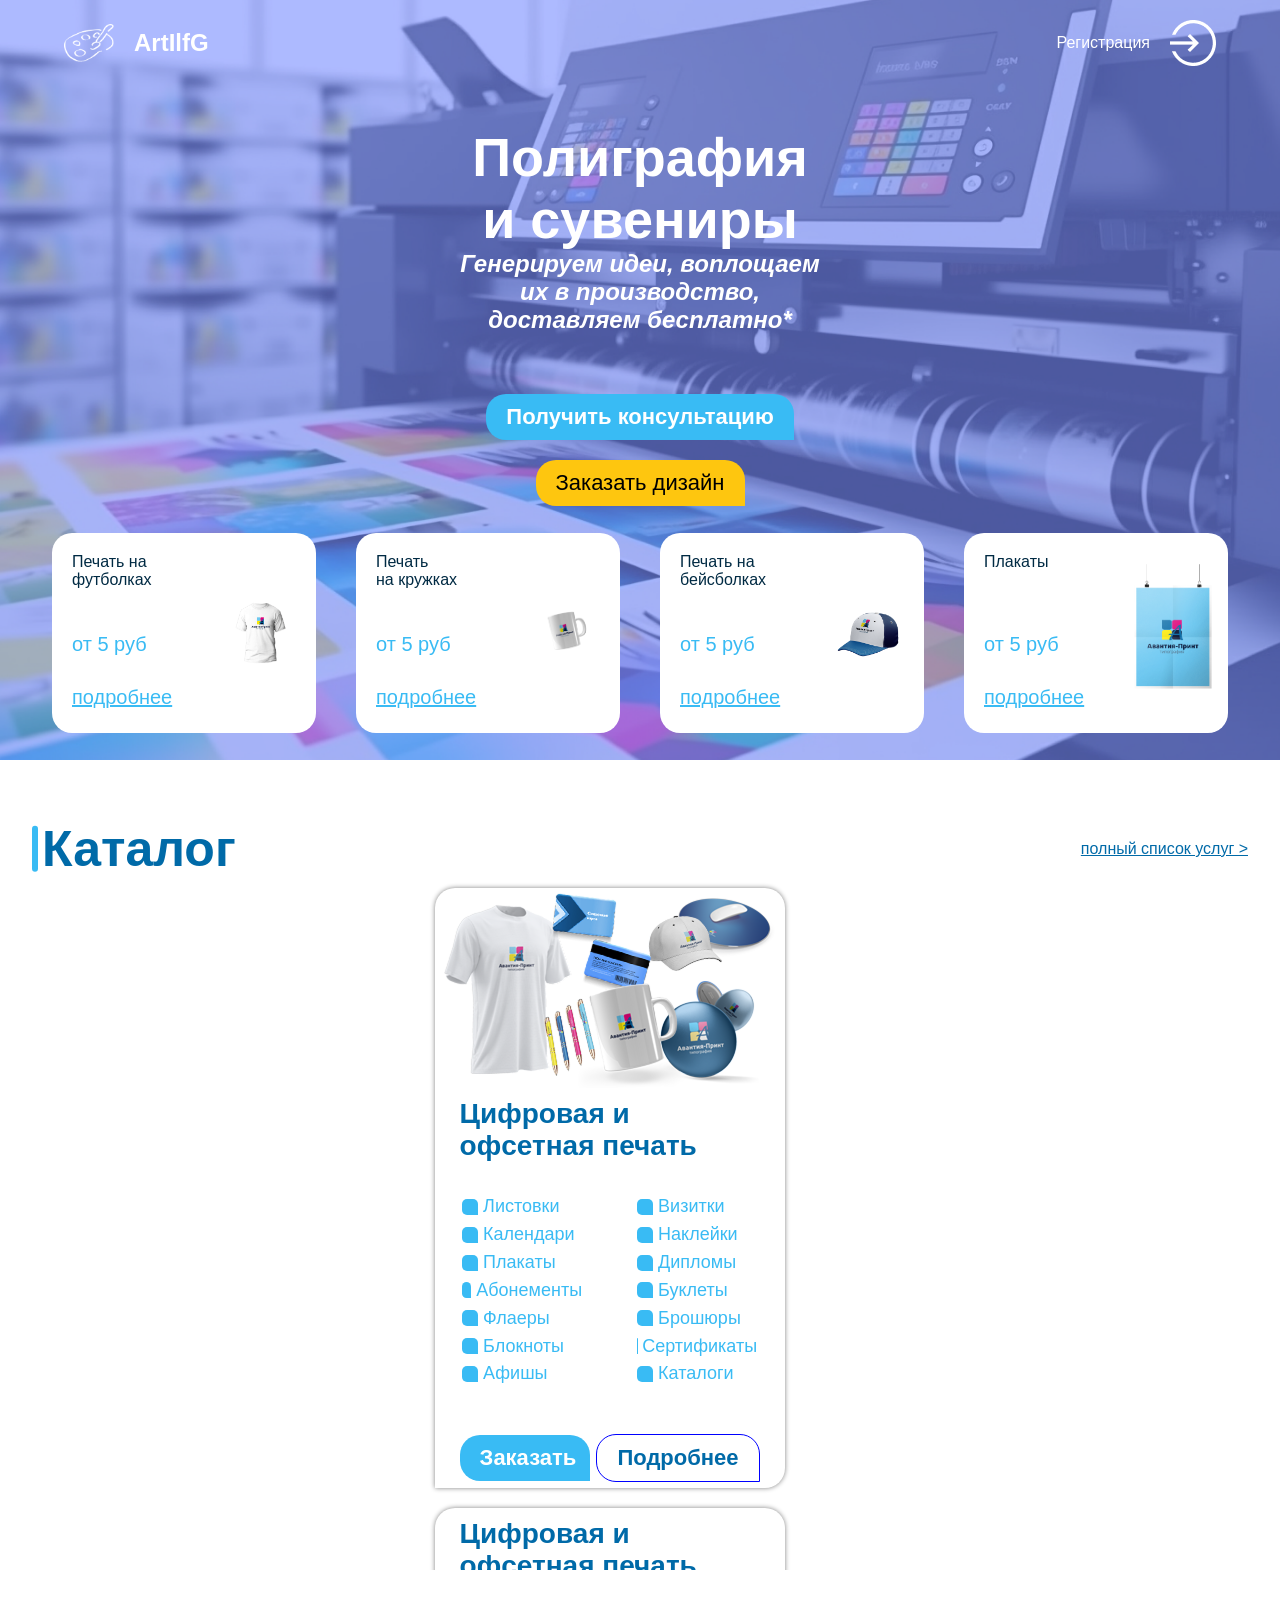
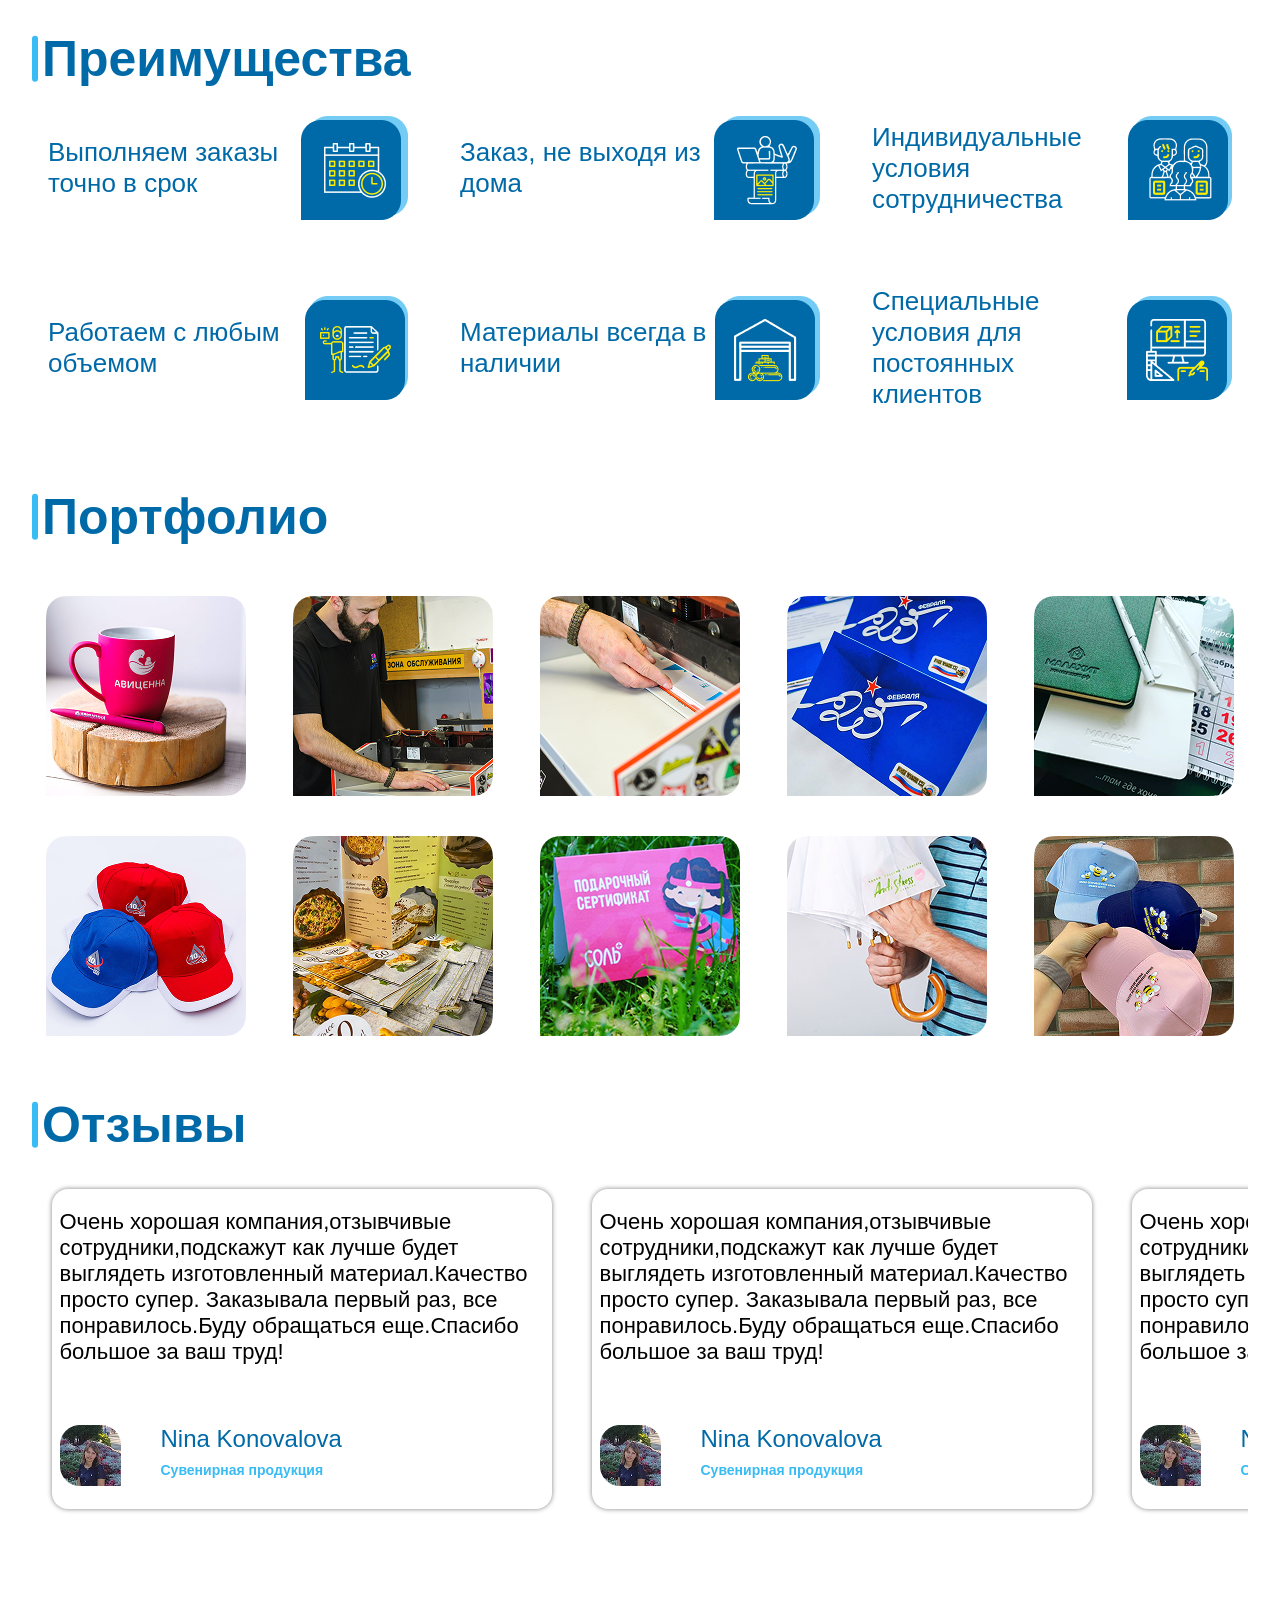
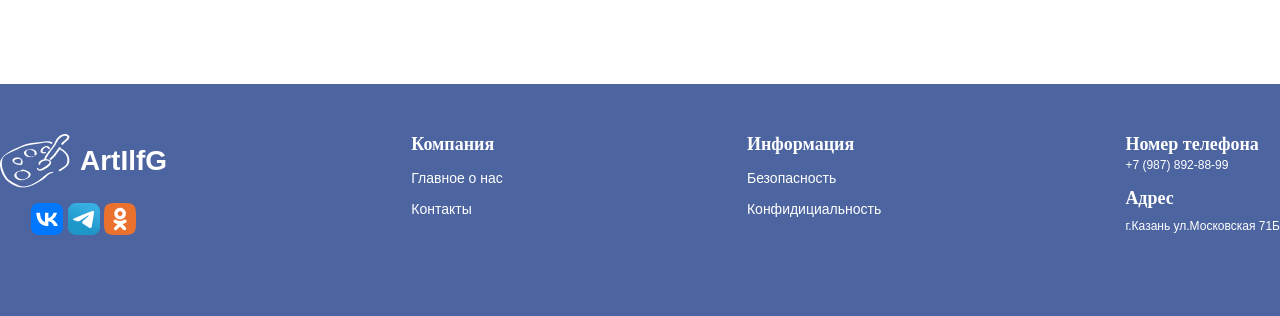
==== index.html @ 9798d6c3 "first commit" ====
<!DOCTYPE html>
<html>

<head>
    <meta charset="UTF-8">
    <meta name="viewport" content="width=device-width, initial-scale=1.0">
    <link href="css/style.css" rel="stylesheet" />
    <link href="css/main.css" rel="stylesheet" />
    <script src="js/main.js" defer></script>
    <title>Document</title>
</head>
<body>
   


    <main>
        <header>

            <div class="logo_block">
                <img src="img/logohite.png" alt="">
                <p>ArtIlfG</p>
            </div>
            <nav>
                <a href="index.html">Главная</a>
                <a href="index.html">О компании</a>
                <a href="catalog.html">Каталог</a>
                <a href="index.html">Контакты</a>
                <a href="index.html">Преимущества</a>
            </nav>

            <div class="regBlock">
                <a href="register.html" >Регистрация</a>
                <img src="img/log.png" alt="">
            </div>

            <div class="burger">
                <div class="open_close_Block">
                    <p>→</p>
                </div>

                <div class="navBurger">
                    <a href="#">Главная</a>
                    <a href="#">О компании</a>
                    <a href="#">Каталог</a>
                    <a href="#">Контакты</a>
                    <a href="#">Преимущества</a>
                </div>


            </div>

        </header>

        <div class="textMain">
            <h1>Полиграфия <br>и сувениры</h1>
            <h2><i>Генерируем идеи, воплощаем <br>
                их в производство, <br>
                доставляем бесплатно*</i></h2>
        </div>

        <div class="mainBtnsBlock">
            <button class="blueBtn">Получить консультацию</button>
            <button class="yellowBtn">Заказать дизайн</button>
        </div>

        <div class="sliderMain">
            <img src="img/btnArrow.png" alt="" class="rightBtnArrowMainSlider">
            <img src="img/btnArrow.png" alt="" class="leftBtnArrowMainSlider">


            <div>
                <p class="nameCard">Печать на футболках</p>
                <p class="descCard">от 5 руб</p>
                <p class="moreCard">подробнее</p>
                <img src="img/Футболка.png" alt="" class="imgCard">
            </div>
            <div>
                <p class="nameCard">Печать <br>на кружках</p>
                <p class="descCard">от 5 руб</p>
                <p class="moreCard">подробнее</p>
                <img src="img/Кружка.png" alt="" class="imgCard">
            </div>
            <div>
                <p class="nameCard">Печать на бейсболках</p>
                <p class="descCard">от 5 руб</p>
                <p class="moreCard">подробнее</p>
                <img src="img/Кепка.png" alt="" class="imgCard">
            </div>
            <div>
                <p class="nameCard">Плакаты</p>
                <p class="descCard">от 5 руб</p>
                <p class="moreCard">подробнее</p>
                <img src="img/Пакет.png" alt="" class="imgCard">
            </div>

        </div>

    </main>

    <div class="cats">

        <div class="textCat">
            <p class="zagText">Каталог</p>
            <p class="descText">полный список услуг ></p>
        </div>                                                 
                                                            
        <div class="catCards">           
                              
            <div class="cardCat">
                <img src="img/Img_1.png" alt="">
                <p class="nameCardCat">Цифровая и офсетная печать</p>

                <div class="elCatsCardIn">

                    <div class="elCatInThis">
                        <div></div>
                        <p>Листовки</p>
                    </div>
                    <div class="elCatInThis">
                        <div></div>
                        <p>Визитки</p>
                    </div>
                    <div class="elCatInThis">
                        <div></div>
                        <p>Календари</p>
                    </div>
                    <div class="elCatInThis">
                        <div></div>
                        <p>Наклейки</p>
                    </div>
                    <div class="elCatInThis">
                        <div></div>
                        <p>Плакаты</p>
                    </div>
                    <div class="elCatInThis">
                        <div></div>
                        <p>Дипломы</p>
                    </div>
                    <div class="elCatInThis">
                        <div></div>
                        <p>Абонементы</p>
                    </div>
                    <div class="elCatInThis">
                        <div></div>
                        <p>Буклеты</p>
                    </div>
                    <div class="elCatInThis">
                        <div></div>
                        <p>Флаеры</p>
                    </div>
                    <div class="elCatInThis">
                        <div></div>
                        <p>Брошюры</p>
                    </div>
                    <div class="elCatInThis">
                        <div></div>
                        <p>Блокноты</p>
                    </div>
                    <div class="elCatInThis">
                        <div></div>
                        <p>Сертификаты</p>
                    </div>
                    <div class="elCatInThis">
                        <div></div>
                        <p>Афишы</p>
                    </div>
                    <div class="elCatInThis">
                        <div></div>
                        <p>Каталоги</p>
                    </div>

                </div>

                <div class="btnsBlock">
                    <button class="blueBtn" style="width: 130px;">Заказать</button>
                    <button class="blueBtn" style="background-color: white; border: 1px solid blue; color: #006AA8;">Подробнее</button>
                </div>
            </div>                        
            <div class="cardCat">
                <img src="img/Img_2.png" alt="">
                <p class="nameCardCat">Цифровая и офсетная печать</p>

                <div class="elCatsCardIn">

                    <div class="elCatInThis">
                        <div></div>
                        <p>Листовки</p>
                    </div>
                    <div class="elCatInThis">
                        <div></div>
                        <p>Визитки</p>
                    </div>
                    <div class="elCatInThis">
                        <div></div>
                        <p>Календари</p>
                    </div>
                    <div class="elCatInThis">
                        <div></div>
                        <p>Наклейки</p>
                    </div>
                    <div class="elCatInThis">
                        <div></div>
                        <p>Плакаты</p>
                    </div>
                    <div class="elCatInThis">
                        <div></div>
                        <p>Дипломы</p>
                    </div>
                    <div class="elCatInThis">
                        <div></div>
                        <p>Абонементы</p>
                    </div>
                    

                </div>

                <div class="btnsBlock">
                    <button class="blueBtn" style="width: 130px;">Заказать</button>
                    <button class="blueBtn" style="background-color: white; border: 1px solid blue; color: #006AA8;">Подробнее</button>
                </div>
            </div>                 
            <div class="cardCat">
                <img src="img/Img_3.png" alt="">
                <p class="nameCardCat">Цифровая и офсетная печать</p>

                <div class="elCatsCardIn">

                    <div class="elCatInThis">
                        <div></div>
                        <p>Листовки</p>
                    </div>
                    <div class="elCatInThis">
                        <div></div>
                        <p>Визитки</p>
                    </div>
                    <div class="elCatInThis">
                        <div></div>
                        <p>Календари</p>
                    </div>
                    <div class="elCatInThis">
                        <div></div>
                        <p>Наклейки</p>
                    </div>
                    <div class="elCatInThis">
                        <div></div>
                        <p>Плакаты</p>
                    </div>
                    <div class="elCatInThis">
                        <div></div>
                        <p>Дипломы</p>
                    </div>
                    <div class="elCatInThis">
                        <div></div>
                        <p>Абонементы</p>
                    </div>
                    <div class="elCatInThis">
                        <div></div>
                        <p>Буклеты</p>
                    </div>
                    <div class="elCatInThis">
                        <div></div>
                        <p>Флаеры</p>
                    </div>
                    <div class="elCatInThis">
                        <div></div>
                        <p>Брошюры</p>
                    </div>
                    <div class="elCatInThis">
                        <div></div>
                        <p>Блокноты</p>
                    </div>
                    

                </div>

                <div class="btnsBlock">
                    <button class="blueBtn" style="width: 130px;">Заказать</button>
                    <button class="blueBtn" style="background-color: white; border: 1px solid blue; color: #006AA8;">Подробнее</button>
                </div>
            </div>
             
                                    
                       
        </div>        
    </div>      
    
    

    <div class="prem">
        <p class="zagText">Преимущества</p>
        <div class="premBlock">


            <div class="blockPremMain">
                <p>Выполняем заказы точно 
                    в срок</p>
                    <img src="img/p1.png" alt="">
            </div>
            <div class="blockPremMain">
                <p>Заказ, не выходя из дома</p>
                    <img src="img/p2.png" alt="">
            </div>
            <div class="blockPremMain">
                <p>Индивидуальные условия сотрудничества</p>
                    <img src="img/p3.png" alt="">
            </div>
            <div class="blockPremMain">
                <p>Работаем с любым объемом</p>
                    <img src="img/p4.png" alt="">
            </div>
            <div class="blockPremMain">
                <p>Материалы всегда 
                    в наличии</p>
                    <img src="img/p5.png" alt="">
            </div>
            <div class="blockPremMain">
                <p>Специальные условия для постоянных клиентов</p>
                    <img src="img/p6.png" alt="">
            </div>
        </div>
    </div>

    <div class="portfolio">
        <p class="zagText">Портфолио</p>


        <div class="portgfa">
            <img src="img/el1.png" alt="">
            <img src="img/el2.png" alt="">
            <img src="img/el3.png" alt="">
            <img src="img/el4.png" alt="">
            <img src="img/el5.png" alt="">
            <img src="img/el6.png" alt="">
            <img src="img/el7.png" alt="">
            <img src="img/el8.png" alt="">
            <img src="img/el9.png" alt="">
            <img src="img/el10.png" alt="">
        </div>
    </div>


    <div class="otz">
        <p class="zagText">Отзывы</p>
        <div class="otzSlider">




            <div class="otziv">
                <p>Очень хорошая компания,отзывчивые сотрудники,подскажут как лучше будет выглядеть изготовленный материал.Качество просто супер. Заказывала первый раз, все понравилось.Буду обращаться еще.Спасибо большое за ваш труд!
                </p>
                <div class="profil">
                    <img src="img/imgProf.png" alt="">
                    <p>Nina Konovalova<br>
                    <span>Сувенирная продукция</span></p>
                </div>
            </div>

            <div class="otziv">
                <p>Очень хорошая компания,отзывчивые сотрудники,подскажут как лучше будет выглядеть изготовленный материал.Качество просто супер. Заказывала первый раз, все понравилось.Буду обращаться еще.Спасибо большое за ваш труд!
                </p>
                <div class="profil">
                    <img src="img/imgProf.png" alt="">
                    <p>Nina Konovalova<br>
                    <span>Сувенирная продукция</span></p>
                </div>
            </div>

            <div class="otziv">
                <p>Очень хорошая компания,отзывчивые сотрудники,подскажут как лучше будет выглядеть изготовленный материал.Качество просто супер. Заказывала первый раз, все понравилось.Буду обращаться еще.Спасибо большое за ваш труд!
                </p>
                <div class="profil">
                    <img src="img/imgProf.png" alt="">
                    <p>Nina Konovalova<br>
                    <span>Сувенирная продукция</span></p>
                </div>
            </div>
        </div>
    </div>



    <footer class="mt-140">
        <div class="container footer_items">
            <div class="social">
                <a href="#">
                    <div class="logo">
                        <img src="img/logohite.png" alt="">
                        <p>ArtIlfG</p>
                    </div>
                </a>
                <div class="icons">
                    <img src="img/Link.png" alt="">
                    <img src="img/Link-1.png" alt="">
                    <img src="img/Link-2.png" alt="">
                </div>
            </div>
            <div class="info">
                <h2>Компания</h2>
                <a href="#">Главное о нас</a>
                <a href="#">Контакты</a>
            </div>
            <div class="info">
                <h2>Информация</h2>
                <a href="#">Безопасность</a>
                <a href="#">Конфидициальность</a>
            </div>
            <div class="info1">
                <h2>Номер телефона</h2>
                <a href="tel:+79878928899">+7 (987) 892-88-99</a>
                <h3>Адрес</h2>
                    <div>г.Казань ул.Московская 71Б</div>
            </div>
        </div>
    </footer>



</body>                         
</html>
---- css/style.css ----
* {
    box-sizing: border-box;
    padding: 0;
    margin: 0;
    text-decoration: none;
    scroll-behavior: smooth;
    font-family: "Montserrat-Regular";
    transition: 0.5s ease;
}

@font-face {
    font-family: 'Montserrat-Regular';
    src: url(../fonts/MontserratAlternates-Regular.ttf);
    font-weight: 500;
}

@font-face {
    font-family: 'Montserrat-Medium';
    src: url(../fonts/MontserratAlternates-Medium.ttf);
    font-weight: 700;
}

@font-face {
    font-family: 'Montserrat-SemiBold';
    src: url(../fonts/MontserratAlternates-SemiBold.ttf);
}

.container {
    max-width: 1400px;
    margin: 0 auto;
}

.mt-140 {
    margin-top: 140px;
}

body {
    position: relative;

    a {
        .btn {
            position: fixed;
            right: 30px;
            bottom: 35px;
        }
    }
}


.bg {
    background-color: #4C649F;

    /* header start */
    header {
        padding-top: 25px;
        display: flex;
        justify-content: space-between;
        align-items: center;

        .logo {
            a {
                display: flex;
                gap: 10px;
                align-items: center;
                font-size: 28px;
                font-family: "Montserrat-SemiBold";
                color: white;
                font-weight: 600;
            }
        }

        nav {
            display: flex;
            gap: 30px;

            a {
                color: white;
                font-size: 16px;
                position: relative;
                overflow: hidden;
            }

            a::before {
                content: '';
                position: absolute;
                width: 100%;
                height: 2px;
                left: -100%;
                top: 90%;
                background-color: #ffffff;
                transition: 0.3s ease;
            }

            a:hover::before {
                left: 0%;
            }
        }

        .button {
            background-color: rgba(112, 219, 112, 0.7);
            border: none;
            font-size: 20px;
            font-family: "Montserrat-SemiBold";
            padding: 12px 32px;
            border-radius: 10px;
            cursor: pointer;
            margin-right: 160px;
            a {
                color: white;
            }
        }
        
        button:hover {
            background-color: #45a545;
        }

        .pop_up {
            width: 100%;
            height: 100%;
            position: fixed;
            left: 0;
            top: 0;
            background-color: rgba(0, 0, 0, 0.521);
            z-index: 2;
            display: none;
            .pop_up_container {
                display: flex;
                width: 100%;
                height: 100%;

                .pop_up_body {
                    margin: auto;
                    display: block;
                    width: 500px;
                    position: relative;
                    background-color: white;
                    width: 745px;
                    height: 560px;
                    padding: 115px 200px;
                    display: flex;
                    flex-direction: column;
                    align-items: center;
                    
                    .icons {
                        padding-top: 20px;
                    }

                    form {
                        display: flex;
                        flex-direction: column;
                        padding-top: 40px;
                        gap: 25px;

                        input {
                            width: 345px;
                            height: 52px;
                            padding-left: 15px;
                            font-size: 12px;
                            font-family: "Montserrat-SemiBold";
                            border-radius: 10px;
                            border: 1px solid #D0D1D7;
                            background-color: white;
                            color: #9D9D9D;
                            outline: none;
                        }

                        button {
                            height: 52px;
                            color: white;
                            background-color: #70DB70;
                            border-radius: 10px;
                            border: none;
                            font-size: 24px;
                            font-family: "Montserrat-SemiBold";
                            cursor: pointer;
                        }
                        .pometka{
                            width: 323px;
                            font-size: 10px;
                            font-family: "Montserrat-SemiBold";
                            color: rgba(0, 0, 0, 0.53);
                        }
                    }

                    .links {
                        display: flex;
                        gap: 190px;
                        padding-top: 10px;
                        button {
                            background-color: rgba(255, 255, 255, 0);
                            border: none;
                            color: #4C649F;
                            font-size: 12px;
                            font-family: "Montserrat-SemiBold";
                            cursor: pointer;
                        }
                        
                    }
                    .pop_up_close{
                        position: absolute;
                        top: 16px;
                        right: 18px;
                        cursor: pointer;
                    }
                }
            }
        }
    }

    /* header end */

    /* banner start */
    .banner {
        padding-top: 70px;

        h1 {
            font-size: 40px;
            color: white;
            cursor: default;
        }

        .filter {
            display: flex;
            gap: 5px;
            padding-top: 40px;

            button {
                border: none;
                background-color: #8D8D8D;
                padding: 4px 25px;
                border-radius: 10px;
                outline: none;
                color: white;
                font-size: 14px;
                cursor: pointer;
            }

            button:focus {
                background-color: rgba(112, 219, 112, 0.7);
            }

            button:hover {
                background-color: #7c7c7c;
            }
        }

        form {
            margin-top: 25px;
            padding-bottom: 140px;

            input {
                border-radius: 10px;
                outline: none;
                border: none;
                padding-left: 15px;
                font-size: 16px;
                color: #8593A3;
            }

            input[type=text] {
                width: 340px;
                height: 65px;
            }

            input[type=datetime] {
                width: 200px;
                height: 64px;
            }

            input[type=submit] {
                width: 135px;
                height: 64px;
                background-color: #70DB70;
                color: white;
                font-size: 18px;
                font-family: "Montserrat-Medium";
                padding-left: 0;
                cursor: pointer;
            }

            input[type=submit]:hover {
                background-color: #45a545;
            }
        }
    }

    /* banner end */
}

/* catalog start */
.catalog {
    padding-top: 113px;

    h2 {
        display: flex;
        align-items: center;
        justify-content: center;
        font-size: 36px;
        font-family: "Montserrat-SemiBold";
    }

    .catalog_items {
        .filter {
            padding-top: 40px;
            display: flex;
            justify-content: space-between;
            gap: 34px;

            button {
                width: 150px;
                height: 32px;
                font-size: 14px;
                font-family: "Montserrat-Regular";
                font-weight: 600;
                border: none;
                background-color: #fff;
                border-radius: 10px;
                box-shadow: 5px 5px 5px 1px #D0D1D7;
                color: black;
            }

            button:focus {
                background-color: #4C649F;
                color: white;
            }

            button:hover {
                background-color: #999999a8;
            }
        }

        form {
            margin-top: 20px;

            label {
                font-size: 14px;
                font-family: "Montserrat-Medium";
            }

            .item {
                padding-left: 27px;
            }

            input {
                border: none;
                border-bottom: 2px solid black;
                width: 70px;
                outline: none;
                font-size: 18px;
            }

            input[type=submit] {
                width: 115px;
                height: 30px;
                font-size: 14px;
                color: white;
                background-color: #70DB70;
                border: none;
                border-radius: 10px;
                margin-left: 20px;
            }

            input[type=submit]:hover {
                background-color: #45a545;
            }
        }

        .tovar {
            margin-top: 25px;
            display: flex;
            flex-wrap: wrap;
            justify-content: space-between;
            gap: 15px;

            .card {
                background-color: #c0c0c03a;
                width: 450px;
                border-radius: 10px;

                .block {
                    display: flex;
                    justify-content: center;
                    flex-direction: column;
                    padding: 13px 12px 13px 12px;

                    img {
                        width: 420px;
                    }

                    .name {
                        padding-top: 10px;
                        cursor: default;
                    }

                    .price {
                        display: flex;
                        justify-content: space-between;
                        padding-top: 10px;
                        align-items: center;
                        cursor: default;

                        div {
                            font-family: "Montserrat-SemiBold";
                            font-size: 18px;
                        }

                        button {
                            width: 160px;
                            height: 33px;
                            background-color: #70DB70;
                            color: white;
                            font-size: 15px;
                            font-family: "Montserrat-SemiBold";
                            border: none;
                            border-radius: 10px;
                            cursor: pointer;
                        }

                        button:hover {
                            background-color: #45a545;
                        }
                    }
                }
            }

            .card:hover {
                box-shadow: 5px 5px 5px 1px rgba(173, 173, 173, 0.644);
            }
        }

        .btn {
            font-size: 14px;
            background-color: #70DB70;
            padding: 9px 11px;
            color: white;
            border: none;
            border-radius: 10px;
            margin-top: 40px;
            cursor: pointer;
        }

        .btn:hover {
            background-color: #45a545;
        }
    }
}

/* catalog end */

/* advantages start */
.advantages {
    display: flex;
    flex-direction: column;
    gap: 40px;

    .level1 {
        display: flex;
        justify-content: space-between;

        .blok1 {
            position: relative;
            width: 355px;
            height: 133px;

            h2 {
                font-size: 22px;
                color: #181E25;
                font-family: "Montserrat-SemiBold";
            }

            p {
                font-size: 16px;
                color: #4A5663;
                padding-top: 10px;
            }

            img {
                position: absolute;
                right: -15px;
                bottom: 5px;
            }
        }

        .blok2 {
            position: relative;
            width: 340px;
            height: 145px;

            h2 {
                font-size: 22px;
                color: #181E25;
                font-family: "Montserrat-SemiBold";
            }

            p {
                font-size: 16px;
                color: #4A5663;
                padding-top: 10px;
            }

            img {
                position: absolute;
                top: -40px;
                right: 0;
            }
        }

        .blok3 {
            position: relative;
            width: 370px;
            height: 166px;

            h2 {
                font-size: 22px;
                color: #181E25;
                font-family: "Montserrat-SemiBold";
            }

            p {
                font-size: 16px;
                color: #4A5663;
                padding-top: 10px;
            }

            img {
                position: absolute;
                bottom: 0;
                right: 20px;
            }
        }
    }

    .level2 {
        display: flex;
        justify-content: center;
        gap: 80px;

        .blok1 {
            h2 {
                font-size: 36px;
                color: #181E25;
                font-family: "Montserrat-SemiBold";
            }

            p {
                padding-top: 10px;
                font-size: 16px;
                color: #4A5663;
            }
        }

        .blok2 {
            width: 172px;
            height: 106px;
            position: relative;

            h2 {
                font-size: 36px;
                color: #181E25;
                font-family: "Montserrat-SemiBold";
            }

            p {
                padding-top: 10px;
                font-size: 16px;
                color: #4A5663;
            }

            img {
                position: absolute;
                right: 50px;
                top: 0;
            }
        }

        .blok3 {
            h2 {
                font-size: 36px;
                color: #181E25;
                font-family: "Montserrat-SemiBold";
            }

            p {
                padding-top: 10px;
                font-size: 16px;
                color: #4A5663;
            }
        }
    }
}

/* advantages end */

/* news start */
.bg {
    background-color: #4C649F;

    .news {
        padding-top: 80px;
        padding-bottom: 80px;
        display: flex;
        justify-content: space-between;

        .card {
            width: 375px;
            position: relative;
            background-color: #fff;
            border-radius: 10px;

            img {
                border-top-right-radius: 10px;
                border-top-left-radius: 10px;
                width: 375px;
            }

            .name {
                position: absolute;
                color: #007ACC;
                font-size: 14px;
                font-family: "Montserrat-Medium";
                padding: 10px 35px;
                background-color: #EBF3FF;
                border-radius: 10px;
                border: 4px solid white;
                top: 170px;
                left: 30px;
            }

            .txt {
                padding-top: 30px;
                padding-left: 30px;
                padding-right: 30px;
            }

            .title {
                font-size: 22px;
                font-family: "Montserrat-SemiBold";
            }

            .text {
                padding-top: 10px;
                font-size: 15px;
            }

            button {
                margin-top: 16px;
                background-color: #70DB70;
                font-size: 12px;
                font-family: "Montserrat-Medium";
                color: white;
                padding: 8px 11px;
                border: none;
                cursor: pointer;
                border-radius: 10px;
                margin-bottom: 30px;
            }

            button:hover {
                background-color: #45a545;
            }
        }
    }
}

/* news end */

/* question start */
.question {
    padding-top: 70px;

    p {
        font-size: 18px;
        color: #8593A3;
    }

    h2 {
        padding-top: 16px;
        font-size: 36px;
        font-family: "Montserrat-SemiBold";
    }

    div {
        padding-top: 16px;
        font: 18px;
        line-height: 20px;
        color: #4A5663;

        a {
            color: #007ACC;
        }
    }

    .questions {
        display: flex;
        flex-direction: column;
        padding-top: 60px;
        gap: 40px;

        details {
            padding-left: 10px;
            cursor: default;

            summary {
                font-size: 18px;
                color: #181E25;
                cursor: pointer;
            }

            p {
                padding-left: 20px;
                padding-top: 10px;
                font-size: 16px;
            }
        }
    }
}

/* question end */

/* reviews start */
.reviews {
    h2 {
        display: flex;
        justify-content: center;
        align-items: center;
        font-size: 36px;
    }

    .slider {
        width: 1400px;
        height: 600px;
        margin: 0 auto;
        overflow: hidden;
        position: relative;

        .slides {
            width: 400%;
            display: flex;
            height: 100%;

            input[name='r'] {
                display: none;
            }

            .peoples {
                display: flex;
                gap: 80px;
                justify-content: center;

                .card {
                    background-image: url(../image/reviews/foto.png);
                    background-repeat: no-repeat;
                    background-size: cover;
                    height: 416px;
                    width: 550px;
                    margin-top: 80px;
                    color: white;
                    border-radius: 10px;

                    .bg {
                        background: linear-gradient(rgba(0, 0, 0, 0.6), rgba(0, 0, 0, 0.6));
                        height: 416px;
                        border-radius: 10px;
                    }

                    .people {
                        display: flex;
                        gap: 10px;
                        padding-top: 10px;
                        padding-left: 30px;
                        align-items: center;

                        img {
                            width: 100px;
                            height: 100px;
                            border-radius: 50%;
                        }
                    }

                    .txt {
                        padding-left: 30px;
                        padding-top: 15px;
                        padding-right: 30px;
                        font-size: 14px;
                    }
                }

                .card1 {
                    background-image: url(../image/reviews/image1.png);
                    background-repeat: no-repeat;
                    background-size: cover;
                    height: 416px;
                    width: 550px;
                    margin-top: 80px;
                    color: white;
                    border-radius: 10px;

                    .bg {
                        background: linear-gradient(rgba(0, 0, 0, 0.6), rgba(0, 0, 0, 0.6));
                        height: 416px;
                        border-radius: 10px;
                    }

                    .people {
                        display: flex;
                        gap: 10px;
                        padding-top: 10px;
                        padding-left: 30px;
                        align-items: center;

                        img {
                            width: 100px;
                            height: 100px;
                            border-radius: 50%;
                        }
                    }

                    .txt {
                        padding-left: 30px;
                        padding-top: 15px;
                        padding-right: 30px;
                        font-size: 14px;
                    }
                }

                .card2 {
                    background-image: url(../image/reviews/image3.png);
                    background-repeat: no-repeat;
                    background-size: cover;
                    height: 416px;
                    width: 550px;
                    margin-top: 80px;
                    color: white;
                    border-radius: 10px;

                    .bg {
                        background: linear-gradient(rgba(0, 0, 0, 0.6), rgba(0, 0, 0, 0.6));
                        height: 416px;
                        border-radius: 10px;
                    }

                    .people {
                        display: flex;
                        gap: 10px;
                        padding-top: 10px;
                        padding-left: 30px;
                        align-items: center;

                        img {
                            width: 100px;
                            height: 100px;
                            border-radius: 50%;
                        }
                    }

                    .txt {
                        padding-left: 30px;
                        padding-top: 15px;
                        padding-right: 30px;
                        font-size: 14px;
                    }
                }

                .card3 {
                    background-image: url(../image/reviews/image.png);
                    background-repeat: no-repeat;
                    background-size: cover;
                    height: 416px;
                    width: 550px;
                    margin-top: 80px;
                    color: white;
                    border-radius: 10px;

                    .bg {
                        background: linear-gradient(rgba(0, 0, 0, 0.6), rgba(0, 0, 0, 0.6));
                        height: 416px;
                        border-radius: 10px;
                    }

                    .people {
                        display: flex;
                        gap: 10px;
                        padding-top: 10px;
                        padding-left: 30px;
                        align-items: center;

                        img {
                            width: 100px;
                            height: 100px;
                            border-radius: 50%;
                        }
                    }

                    .txt {
                        padding-left: 30px;
                        padding-top: 15px;
                        padding-right: 30px;
                        font-size: 14px;
                    }
                }
            }

            .slide {
                width: 25%;
            }

            nav {
                position: absolute;
                left: 45%;
                bottom: -30px;
                display: flex;
                gap: 20px;
            }

            nav label {
                width: 30px;
                height: 10px;
                background: #007ACC;
                border-radius: 10px;
                cursor: pointer;
                opacity: 0.5;
            }

            nav label:hover {
                transform: scale(1.1);
                opacity: 100%;
            }

            #r1:checked~.sl {
                margin-left: 0;
            }

            #r2:checked~.sl {
                margin-left: -25%;
            }

            #r3:checked~.sl {
                margin-left: -50%;
            }

            #r4:checked~.sl {
                margin-left: -75%;
            }

        }
    }
}

/* reviews end */

/* form start */
.blok {
    display: flex;
    gap: 350px;

    .forma {
        p {
            font-size: 18px;
            color: #8593A3;
            padding-top: 10px;
        }

        h3 {
            color: #181E25;
            font-size: 28px;
            font-family: "Montserrat-SemiBold";
            padding-top: 16px;
        }

        form {
            display: flex;
            gap: 10px;
            padding-top: 35px;

            input[type=email] {
                font-size: 16px;
                padding-left: 10px;
                border: 1px solid #D0D1D7;
                width: 307px;
                height: 52px;
                border-radius: 10px;
                outline: none;
            }

            input[type=submit] {
                font-size: 16px;
                background-color: #70DB70;
                padding: 14px 50px;
                border: none;
                border-radius: 10px;
                color: white;
                cursor: pointer;

            }

            input[type=submit]:hover {
                background-color: #45a545;
            }
        }
    }

    .blog {
        p {
            font-size: 18px;
            color: #8593A3;
            padding-top: 10px;
        }

        h3 {
            color: #181E25;
            font-size: 28px;
            font-family: "Montserrat-SemiBold";
            padding-top: 16px;
        }

        div {
            padding-top: 53px;

            a {
                font-size: 16px;
                color: white;
                background-color: #70DB70;
                border: none;
                border-radius: 10px;
                padding: 14px 50px;
                cursor: pointer;
            }

            a:hover {
                background-color: #45a545;
            }
        }
    }
}

/* form end */

/* footer start */
footer {
    background-color: #4C649F;
    height: 232px;

    .footer_items {
        padding-top: 50px;
        width: 1200px;
        display: flex;
        justify-content: space-between;
        font-family: 'Gill Sans', 'Gill Sans MT', Calibri, 'Trebuchet MS', sans-serif;


        .social {
            display: flex;
            flex-direction: column;
            gap: 15px;
            align-items: center;

            a {
                .logo {
                    display: flex;
                    gap: 10px;
                    align-items: center;
                    font-size: 28px;
                    font-family: 'Gill Sans', 'Gill Sans MT', Calibri, 'Trebuchet MS', sans-serif;
                    color: white;
                    font-weight: 600;
                }
            }

            .icons {
                cursor: pointer;
            }
        }

        .info {
            display: flex;
            gap: 15px;
            flex-direction: column;

            h2 {
                font-size: 18px;
                color: white;
                font-family: 'Gill Sans', 'Gill Sans MT', Calibri, 'Trebuchet MS', sans-serif;
            }

            a {
                font-size: 14px;
                color: white;
            }

            a:hover {
                transform: scale(1.1);
            }
        }

        .info1 {
            h2 {
                font-size: 18px;
                color: white;
                font-family: 'Gill Sans', 'Gill Sans MT', Calibri, 'Trebuchet MS', sans-serif;
            }

            h3 {
                font-size: 18px;
                color: white;
                font-family: 'Gill Sans', 'Gill Sans MT', Calibri, 'Trebuchet MS', sans-serif;
                padding-top: 15px;
            }

            a {
                color: white;
                font-size: 12px;
                padding-top: 10px;
            }

            div {
                color: white;
                font-size: 12px;
                padding-top: 10px;
            }
        }
    }
}.btnCarat{
    color: gray;
  }

/* footer end */
*{
    font-family: 'Gill Sans', 'Gill Sans MT', Calibri, 'Trebuchet MS', sans-serif;
  }
---- css/main.css ----
* {
  padding: 0;
  margin: 0;
  transition: 0.3s ease;
  font-family: 'Gill Sans', 'Gill Sans MT', Calibri, 'Trebuchet MS', sans-serif;
}

main{
  width: 100%;
  display: flex;
  align-items: center;
  justify-content: start;
  flex-direction: column;
  background: url('../img/mainBg.png');
  background-position: center;
  background-size: cover;
  height: 760px;
}

header{
  width: 1200px;
  display: flex;
  align-items: center;
  justify-content: space-between;
  height: auto;
  margin-top: 20px;
}

.logo_block{
  width: auto;
  display: flex;
  align-items: center;
  justify-content: space-between;
}

.logo_block img{
  width: 50px;
}
.logo_block p{
  color: white;
  font-size: 24px;
  margin-left: 20px;
  font-weight: 700;
}

nav {
  display: flex;
  align-items: center;
  justify-content: space-between;
  width: auto;
  height: auto;
  background-color: white;
  border-radius: 50px;
  padding: 10px;
}

nav a{
  color: black;
  text-align: center;
  margin: 0 10px;
  text-decoration: none;
}

.textMain{
  display: flex;
  align-items: center;
  justify-content: space-between;
  width: 1200px;
  margin-top: 60px;
}

.textMain h1{
  color: white;
  font-size: 92px;
}

.regBlock{
  display: flex;
  align-items: center;
  justify-content: center;
}

.regBlock a{
  color: white;
  text-decoration: none;
  margin-right: 20px;
}

.textMain h2{
  text-align: right;
  color: white;
  font-size: 32px;
}

.mainBtnsBlock{
  display: flex;
  align-items: center;
  justify-content: space-between;
  width: 620px;
  margin-top: 60px;
}


.blueBtn{
  background-color: #39BBF4;
  padding: 10px 20px;
  border-radius:20px;
  border:none;
  font-size: 22px;
  color: white;
  font-weight: 600;
  border-bottom-right-radius: 0px;
  cursor: pointer;
}

.yellowBtn{
  background-color: #FEC60F;
  padding: 10px 20px;
  border-radius:20px;
  border:none;
  font-size: 22px;
  font-weight: 500;
  border-bottom-right-radius: 0px;
  cursor: pointer;
}

.sliderMain{
  position: relative;
  width: 1200px;
  height: 460px;
  display: flex;
  align-items: center;
  justify-content: space-between;
}

.rightBtnArrowMainSlider{
  position: absolute;
  transform: translate(0%, 0%) rotate(-180deg);
  left: -35px;top: 48%;
  z-index: 2;
}
.leftBtnArrowMainSlider{
  position: absolute;
  right: -35px;top: 48%;
  z-index: 2;
}

.sliderMain div{
  width: 280px;
  height: 200px;
  background-color: white;
  border-radius: 20px;
  display: flex;
  align-items: start;
  flex-direction: column;
  position: relative;
}

.nameCard{
  color: #002A43;
  margin: 20px;
  font-size: 24px;
  width: 120px;
  height: 40px;
}


.descCard{
  font-size: 20px;
  color: #39BBF4;
  margin: 20px;
}

.moreCard{
  margin: 20px;
  margin-top: 10px;
  font-size: 20px;
  cursor: pointer;
  color: #39BBF4;
  text-decoration: underline;
}

.sliderMain div img{
  position: absolute;
  width: 150px;
  top: 50%;
  transform: translate(0%, -50%);
  right: 5px;
}
.cats{
  width: 1200px;
  margin: 0 auto;
  display: flex;
  align-items: start;
  justify-content: space-between;
  flex-direction: column;
  height: 750px;
  margin-top: 60px;
  position: relative;
}



.filter{
  position: absolute;
  transform: translate(-50%, -50%);
  left: 50%;
  top: 40px;
  width: 364px;
  height: 30px;
  background-color: #006AA8;
  border-radius: 50px;
  display: flex;
  align-items: center;
  justify-content: space-around;
}

.filter button{
  background-color: #002A4300;
  font-family: 'Gill Sans', 'Gill Sans MT', Calibri, 'Trebuchet MS', sans-serif;
  font-weight: 700;
  color: grey;
  cursor: pointer;
  border: none;
  width: 90px;
}
.active{
  color: white;
}
.filter button:hover{
  font-size: 17px;
}

.textCat{
  display: flex;
  align-items: center;
  width: 1200px;
  justify-content: space-between;
}

.zagText{
  color: #006AA8;
  font-size: 50px;
  font-weight: 600;
  position: relative;
  margin-left: 10px;
}

.zagText::before{
  content: '';
  position: absolute;
  width: 6px;
  border-radius: 50px;
  height: 80%;
  top: 50%;
  transform: translate(0,-50%);
  background-color: #39BBF4;
  left: -10px;
}

.descText{
  color: #006AA8;
  text-decoration: underline;
  cursor: pointer;
  font-weight: 500;
}


.catCards{
  display: flex;
  align-items: center;
  justify-content: space-between;
  width: 1200px;
  flex-wrap: wrap;
}

.cardCat{
  width: 350px;
  border-radius: 20px;
  height: 620px;
  border-bottom-left-radius: 0px;
  box-shadow: 0px 0px 5px grey;
  margin: 10px;
  display: flex;
  align-items: center;
  justify-content: start;
  flex-direction: column;
}

.cardCat .nameCardCat{
  color: #006AA8;
  text-align: center;
  height: 60px;
  font-size: 28px;
  width: 300px;
  text-align: start;
  margin: 10px 0px;
  font-weight: 600;
}

.btnsBlock{
  width: 300px;
  height: 60px;
  display: flex;
  align-items: center;
  justify-content: space-between;
  margin-top: 15px;
}

.elCatsCardIn{
  width: 300px;
  display: flex;
  align-items: center;
  justify-content: space-between;
  flex-wrap: wrap;
  height: 195px;
  margin: 25px 0px;
}

.elCatInThis{
  display: flex;
  align-items: center;
  justify-content: start;
  width: 120px;
  height: 17px;
  margin: 2.5px;
}

.elCatInThis div{
  width: 16px;
  height: 16px;
  background-color: #39BBF4;
  border-radius: 5px;
  border-bottom-right-radius: 0px;
}

.elCatInThis p{
  color: #39BBF4;
  font-size: 18px;
  margin-left: 5px;
}

.prem{
  width: 1200px;
  height: auto;
  display: flex;
  align-items: start;
  justify-content: start;
  margin: 0 auto;
  flex-direction: column;
  margin-top: 60px;
}

.premBlock{
  width: 100%;
  display: flex;
  align-items: center;
  justify-content: space-between;
  flex-wrap: wrap;
  gap: 20px;
}

.blockPremMain{
  width: 360px;
  height: 160px;
  display: flex;
  align-items: center;
  justify-content: space-between;
}

.blockPremMain p{
  font-family: 'Gill Sans', 'Gill Sans MT', Calibri, 'Trebuchet MS', sans-serif;
  color: #006AA8;
  width: 80%;
  font-size: 26px;
}

.portfolio{
  width: 1200px;
  margin: 0 auto;
  display: flex;
  align-items: start;
  justify-content: start;
  margin-top: 60px;
  flex-direction: column;
}

.portgfa{
  width: 100%;
  gap: 20px;
  display: flex;
  align-items: center;
  justify-content: space-between;
  flex-wrap: wrap;
  margin-top: 30px;
}

.portgfa img{
  margin-top: 20px;
}

.otz{
  margin: 0 auto;
  margin-top: 60px;
  width: 1200px;
  height: auto;
  display: flex;
  align-items: start;
  flex-direction: column;
  justify-content: start;
}

.otzSlider{
  width: 100%;
  height: 350px;
  overflow: hidden;
  overflow-x: scroll;
  margin-top: 20px;
  display: flex;
  align-items: center;
  justify-content: space-between;
  margin-bottom: 20px;
}

.otzSlider::-webkit-scrollbar{
  height: 7px;
  background-color: #006AA8;
  color: #39BBF4;
  border-radius: 10px;
}


.otzSlider::-webkit-scrollbar-thumb{
  background-color: #39BBF4;
  border-radius: 8px;
}


.otziv{
  min-width: 500px;
  min-height: 320px;
  box-shadow: 0px 0px 5px grey ;
  border-radius: 16px;
  margin: 20px;
}

.otziv > p{
  font-size: 22px;
  width: 97%;
  margin: 0 auto;
  margin-top: 20px;
}

.profil{
  width: 97%;
  display: flex;
  align-items: start;
  justify-content: start;
  margin: 0 auto;
  margin-top: 60px;
}

.profil p{
  margin-left: 40px;
  color: #006AA8;
  font-size: 24px;
}

.profil p span{
  color: #39BBF4;
  font-size: 14px;
  font-weight: 700;
}

footer {
  background-color: #4C649F;
  height: 232px;

  .footer_items {
      padding-top: 50px;
      display: flex;
      justify-content: space-between;

      .social {
          display: flex;
          flex-direction: column;
          gap: 15px;
          align-items: center;

          a {
              .logo {
                  display: flex;
                  gap: 10px;
                  align-items: center;
                  font-size: 28px;
                  font-family: "Montserrat-SemiBold";
                  color: white;
                  font-weight: 600;
              }
          }

          .icons {
              cursor: pointer;
          }
      }

      .info {
          display: flex;
          gap: 15px;
          flex-direction: column;

          h2 {
              font-size: 18px;
              color: white;
              font-family: "Montserrat-SemiBold";
          }

          a {
              font-size: 14px;
              color: white;
          }

          a:hover {
              transform: scale(1.1);
          }
      }

      .info1 {
          h2 {
              font-size: 18px;
              color: white;
              font-family: "Montserrat-SemiBold";
          }

          h3 {
              font-size: 18px;
              color: white;
              font-family: "Montserrat-SemiBold";
              padding-top: 15px;
          }

          a {
              color: white;
              font-size: 12px;
              padding-top: 10px;
          }

          div {
              color: white;
              font-size: 12px;
              padding-top: 10px;
          }
      }
  }
}


.el_btnsBlock{
  width: 1200px;
  display: flex;
  align-items: center;
  justify-content: space-between;
  text-align: center;
  margin: 0 auto;
  margin-top: 20px;
}

.el_btnsBlock > p{
  color: white;
  font-family:'Gill Sans', 'Gill Sans MT', Calibri, 'Trebuchet MS', sans-serif;
  background-color: #39BBF4;
  border-radius: 80px;
  padding: 10px 20px;
  text-align: center;
  font-size: 21px;
}

.elDldwaBlock{
  display: flex;
  align-items: center;
  justify-content: space-around;
  border-radius: 40px;
  box-shadow: 0px 0px 5px rgba(128, 128, 128, 0.477);
  width: 80%;
  height: 50px;
}

.elDldwaBlock p{
  font-weight: 200;
  font-family: 'Gill Sans', 'Gill Sans MT', Calibri, 'Trebuchet MS', sans-serif;
  cursor: pointer;
  width: 120px;
}

.elDldwaBlock p:hover{
  font-size: 19px;
}

.mainIng{
  width: 1200px;
  display: flex;
  align-items: center;
  justify-content: space-between;
  margin: 0 auto;
  margin-top: 60px;
}

.mainTEXT{
  width: 600px;
  height: 100%;
  display: flex;
  align-items: start;
  justify-content: start;
  flex-direction: column;
}

.mainTEXT h1{
  font-size: 72px;
  color: #002A43;
  margin-bottom: 60px;
}

.logoadlwawd{
  width: 600px;
  display: flex;
  align-items: center;
  justify-content: start;
  gap: 20px;
  margin-bottom: 30px;
}

.logoadlwawd p{
  font-size: 18px;
  font-weight: 500;
}

.logoadlwawd div{
  width: 20px;
  height: 20px;
  border-radius: 8px;
  border-bottom-left-radius: 0px;
  background-color: #39BBF4;
}

.eldwadawd{
  text-align: center;
  font-size: 52px;
  color: #002A43;
  margin: 20px;
}

form{
  display: flex;
  align-items: center;
  justify-content: space-around;
  background-color: #006AA8;
  border-radius: 16px;
  border-bottom-left-radius: 0px;
  width: 600px;
  margin: 0 auto;
  height: 450px;
  flex-direction: column;
}

form input{
  width: 85%;
  color: #002A43;
  border: none;
  height: 50px;
  border-radius: 50px;
  font-size: 18px;
  padding-left: 20px;
  outline: none;

}

form input::placeholder{
  color: #002A43;
  font-weight: 700;
}

form button{
  background-color: white;
  border: none;
  border-radius: 50px;
  height: 50px;
  width: 260px;
  color: #002A43;
  font-size: 20px;
  font-weight: 700;
}

form{
  position: relative;
}

.dwadw{
  transform: translate(-50%, -50%);
  left: 50%;
  top: 340px;
  color: white;
  font-weight: 100;
  font-size: 12px;
  position: absolute;
  cursor: pointer;
  
}

.btnCarat{
  color: gray;
}

*{
  font-family: 'Gill Sans', 'Gill Sans MT', Calibri, 'Trebuchet MS', sans-serif;
}

@media (max-width:1300px){
  nav{
    display: none;
  }
  .textMain{
    flex-direction: column;
    text-align: center;
  }
  .textMain h1{
    font-size: 54px;
  }

  .mainBtnsBlock{
    flex-direction: column;
    gap: 20px;
  }
  .sliderMain{
    width: 720px;
    overflow: hidden;
    overflow-x: scroll;
  }

  header{
    width: 90%;
  }
  .sliderMain div img{
    width: 100px;
  }
  .cats{
    width: 95%;
  }
  .textCat{
    width: 100%;

  }
  .catCards{
    width: 95%;
    overflow: hidden;
    justify-content: space-around;
    flex-direction: column;
    flex-wrap: nowrap;
    overflow-y: scroll;
  }

  .prem{
    width: 95%;
  }

  .portfolio{
    width: 95%;
  }
  .otz{
    width: 95%;
  }

  .textMain{
    width: 100%;
  }
  .container {
    width: 95%;
  }

  footer {
    .footer_items {
      width: 100%;
    
    }}


    .premBlock{
      justify-content: space-around;
    }

    .sliderMain{
      width: 95%;
    }

    .portgfa{
      justify-content: space-around;
    }
  .rightBtnArrowMainSlider{
    left: 20px;
    display: none;
  }

  .nameCard{
    font-size: 16px;
  }

  .leftBtnArrowMainSlider{
    right: 20px;
    display: none;
  }

  .sliderMain div{
    margin: 20px;
    min-width: 200px;
    min-height: 200px;
  }

  .textMain h2{
    font-size: 24px;
    text-align: center;
  }
}


.burger{
  display: none;
}
@media (max-width:650px){
  .textMain h1{
    font-size: 34px;
  }

  .blueBtn{
    font-size: 14px;
  }
  .yellowBtn{
    font-size: 14px;
    width: 187px;
  }

  .cardCat{
    width: 320px;
  }
  .blockPremMain{
    width: 320px;
  }

  .blockPremMain p{
    font-size: 18px;margin-right: 10px;
  }
  .portgfa img{
    width: 140px;
  }

  footer{
    width: 100%;
    height: auto;
    flex-wrap: wrap;
  }

  footer {
    .footer_items {
      flex-wrap: wrap ;


      > *{
        margin: 20px;
        
      }
    }}

    .mainBtnsBlock{
      width: 100%;
    }

    .zagText{
      font-size: 32px;

        margin-left: 20px;
    }



    .cardCat{
      width:280px;
    }
    .cardCat img{
      width: 100%;
    }

    .regBlock{
      display: none;
    }

    .cardCat .nameCardCat{
      text-align: center;
      font-size: 20px;
    }

    .elCatsCardIn{
      width: 95%;
    }
    .btnsBlock{
      width: 95%;
    }


  .textMain h2{
    font-size: 18px;
  }

  header{
    position: relative;
  }

  .burger{

    position: absolute;
    transform: translate(-50%, -50%);
    right: 2%;
    top: 50%;
    display: flex;
    z-index: 100;
    width: 40px;
    height: 40px;
    background-color: white;
    border-radius: 50%;
  }

  .open_close_Block{
    position: absolute;
    width: 25px;
    display: flex;
    align-items: center;
    justify-content: center;
    height: 25px;
    right: 7.5px;
    top: 7.5px;
    background-color: #002A43;
    border-radius: 50%;
  }
  .open_close_Block p{
    transform: rotate(90deg) translate(0px,-0.5px);
    color: white;
  }

  .navBurger{
    width: 100%;
    height: 100%;
    display: flex;
    align-items: center;
    justify-content: space-around;
    flex-direction: column;
  }
  .navBurger{
    display: none;
  }

}
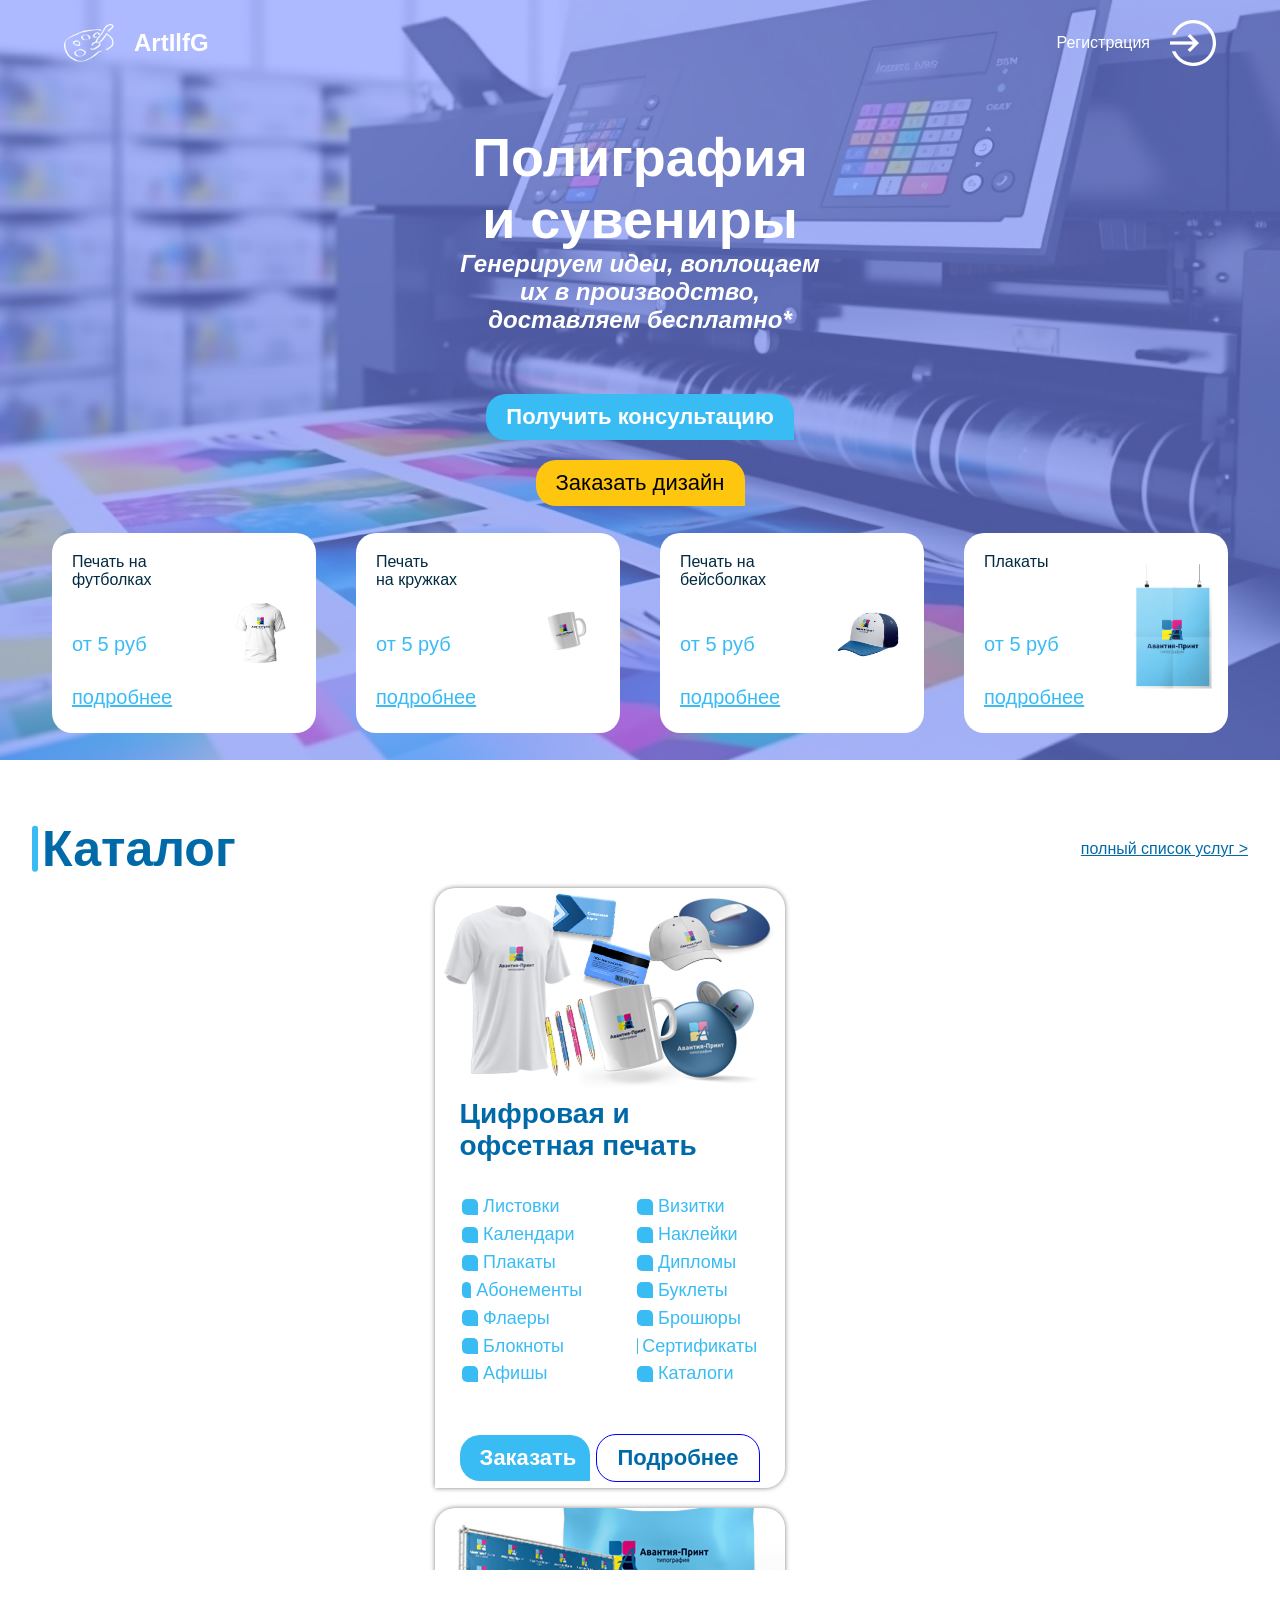
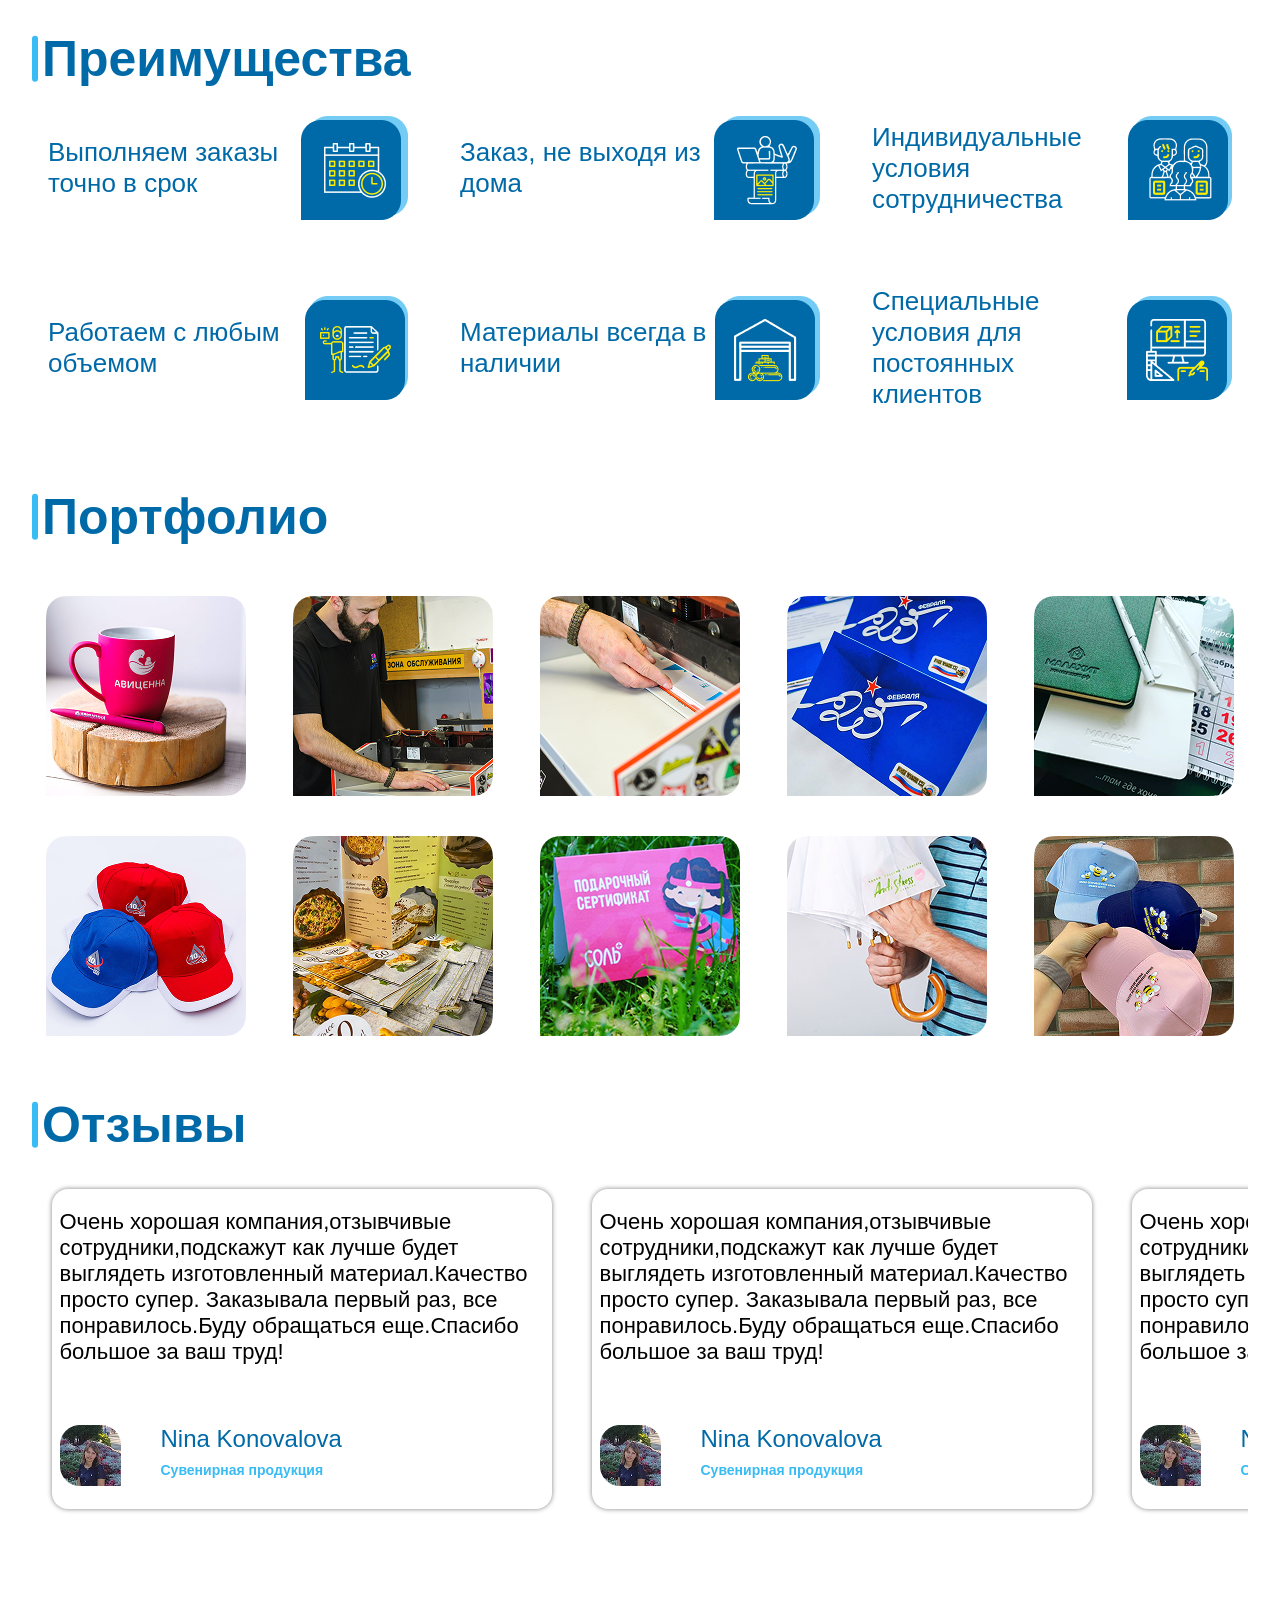
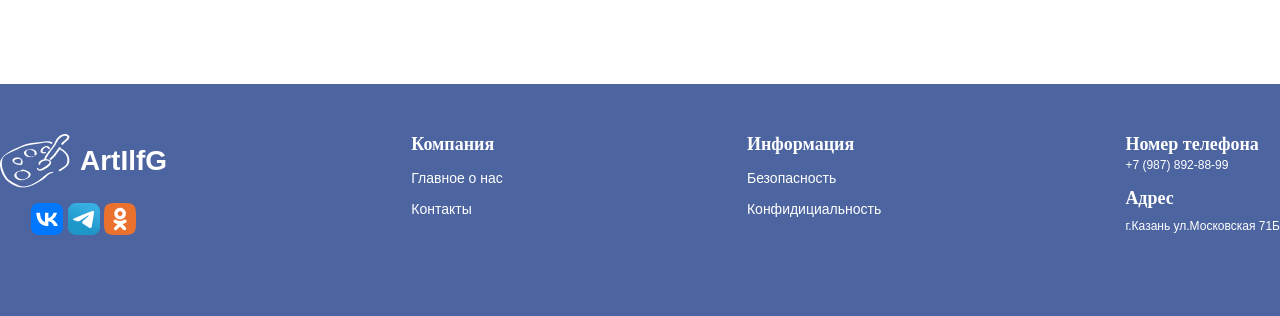
==== commit 4f629928: "Update index.html" ====
--- a/index.html
+++ b/index.html
@@ -177,7 +177,7 @@
                 </div>
             </div>                        
             <div class="cardCat">
-                <img src="img/Img_2.png" alt="">
+                <img src="img/img_2.png" alt="">
                 <p class="nameCardCat">Цифровая и офсетная печать</p>
 
                 <div class="elCatsCardIn">
@@ -220,7 +220,7 @@
                 </div>
             </div>                 
             <div class="cardCat">
-                <img src="img/Img_3.png" alt="">
+                <img src="img/img_3.png" alt="">
                 <p class="nameCardCat">Цифровая и офсетная печать</p>
 
                 <div class="elCatsCardIn">
@@ -417,4 +417,4 @@
 
 
 </body>                         
-</html>               +</html>               
